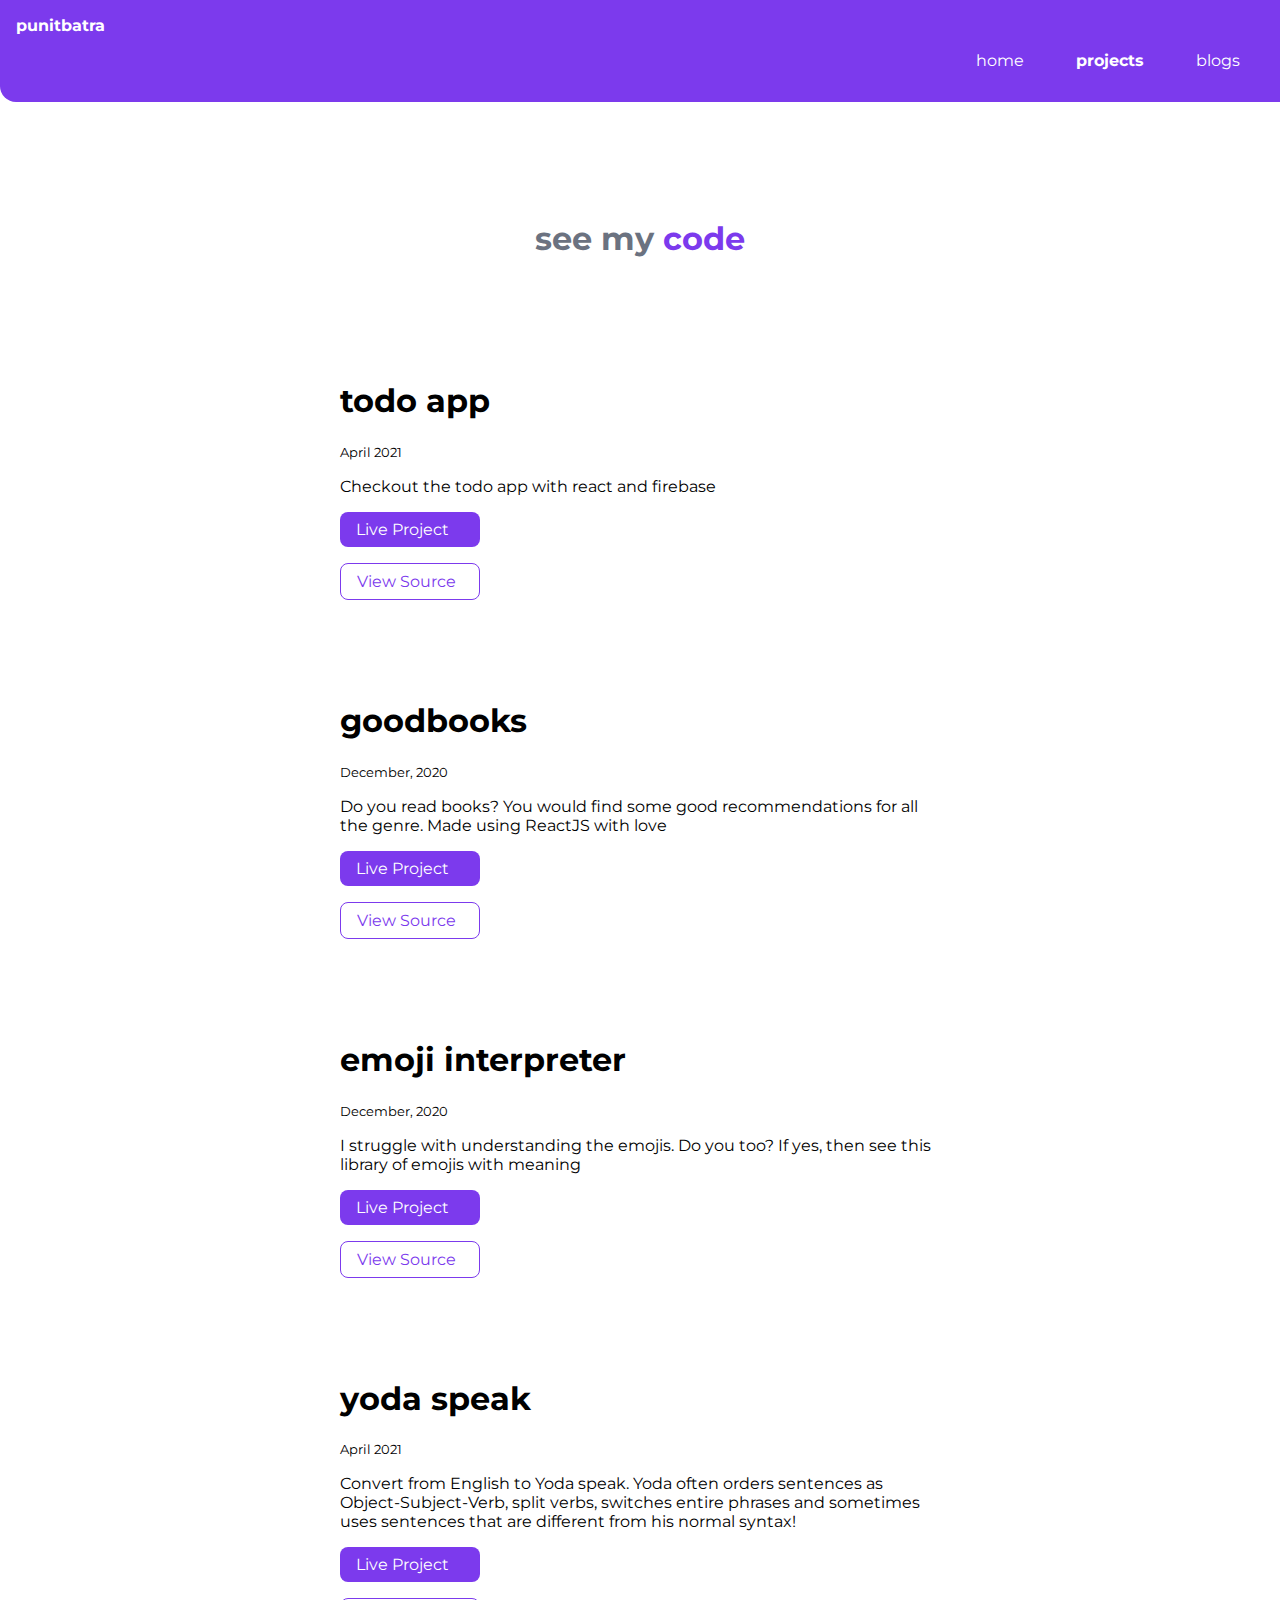
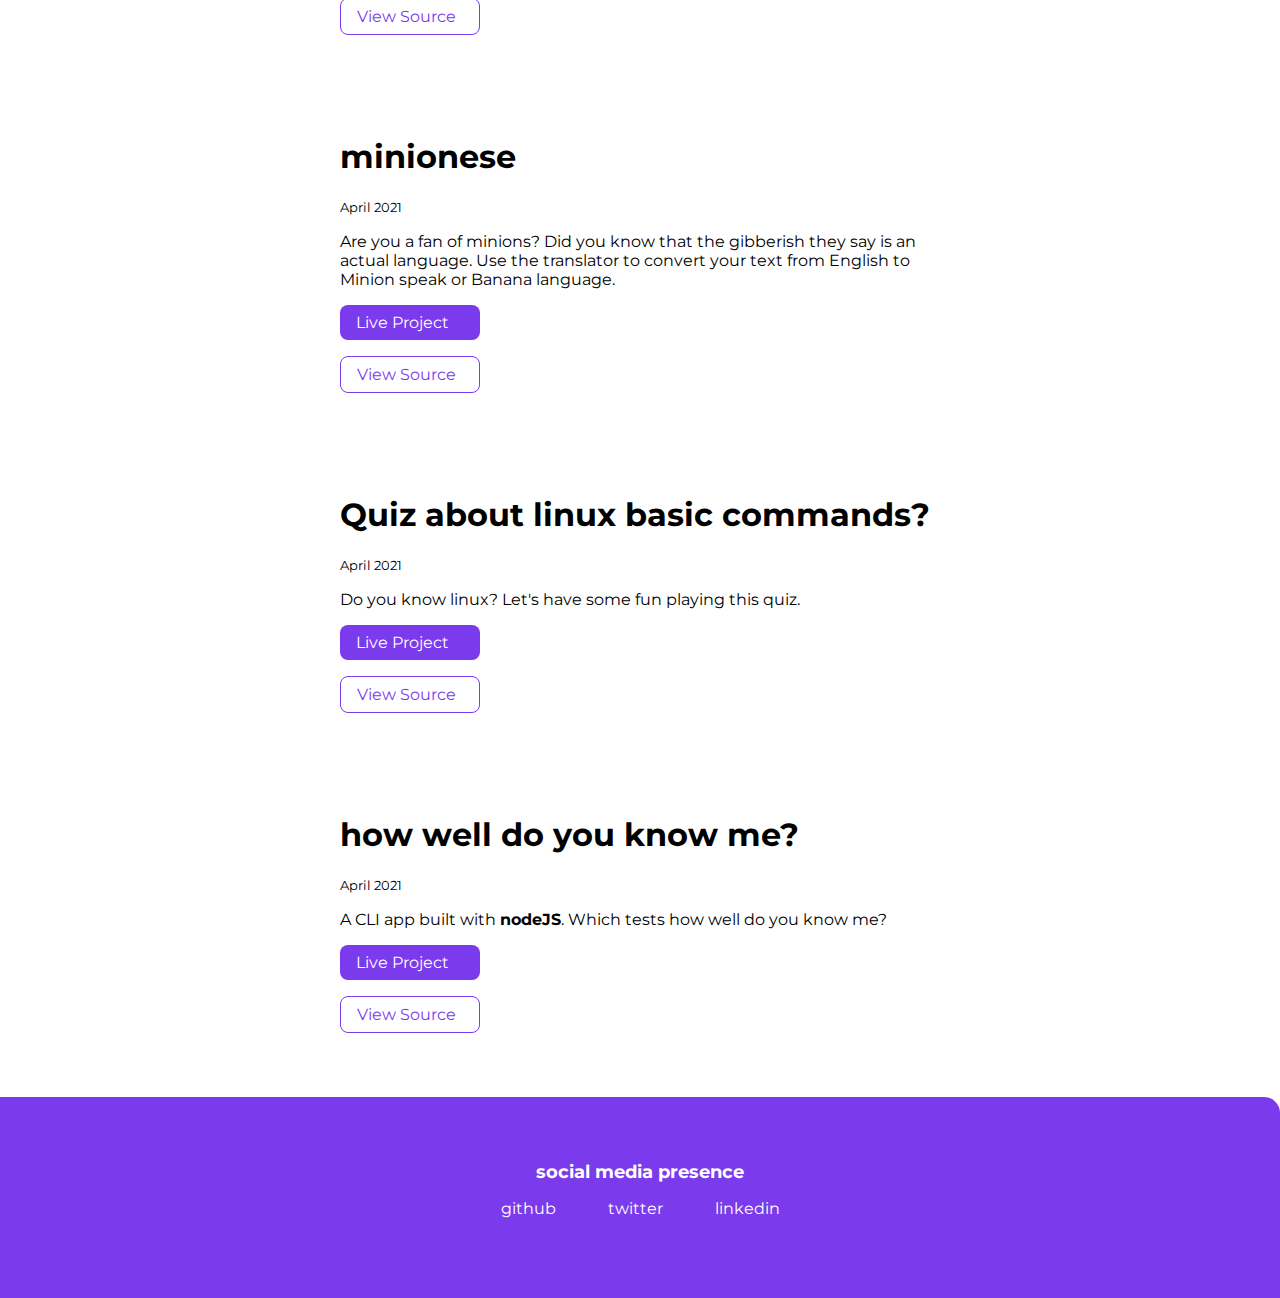
==== projects.html @ 61028474 "adding till level 5" ====
<!DOCTYPE html>
<html lang="en">
<head>
    <meta charset="UTF-8">
    <meta name="viewport" content="width=device-width, initial-scale=1.0">
    <link href="styles.css" rel="stylesheet" />
    <title>projects | punitbatra</title>
</head>
<body>
    <nav class="navigation container">
        <div class="nav-brand">punitbatra</div>
        <ul class="list-non-bullet nav-pills">
            <li class="list-item-inline">
                <a class="link" href="/">home</a>
            </li>
            <li class="list-item-inline">
                <a class="link link-active" href="/projects.html">projects</a>
            </li>
            <li class="list-item-inline">
                <a class="link" href="/blogs.html">blogs</a>
            </li>
        </ul>
    </nav>

    <header class="hero">
        <h1 class="hero-heading">see my <span class="heading-inverted"> code</span></h1>
    </header>

    <ul class="list-non-bullet">
        <li>
            <article class="showcase-list container container-center ">
                <h1>todo app</h1>
            <small>April 2021</small>
            <p>Checkout the todo app with react and firebase</p>


            <a class="link link-primary" href="https://todo-app-da352.web.app/">Live Project</a>
            <a class="link link-secondary" href="https://github.com/PUNITBATRA/todo">View Source</a>

            </article>
            
        </li>

        <li>
            <article class="showcase-list container container-center ">
                <h1>goodbooks</h1>
            <small>December, 2020</small>
            <p>Do you read books? You would find some good recommendations for all the genre. Made using ReactJS with love</p>

            <a class="link link-primary" href="https://hiq3h.csb.app/">Live Project</a>
            <a class="link link-secondary" href="https://github.com/tanaypratap/neogcamp-lesson-five-assignments">View Source</a>

            </article>
            
        </li>

        <li>
            <article class="showcase-list container container-center ">
                <h1>emoji interpreter</h1>
            <small>December, 2020</small>
            <p>I struggle with understanding the emojis. Do you too? If yes, then see this library of emojis with meaning</p>

            <a class="link link-primary" href="https://l4w0y.csb.app/">Live Project</a>
            <a class="link link-secondary" href="https://github.com/tanaypratap/neogcamp-practice-emoji-app">View Source</a>

            </article>
            
        </li>

        <li>
            <article class="showcase-list container container-center ">
                <h1>yoda speak</h1>
            <small>April 2021</small>
            <p>Convert from English to Yoda speak. Yoda often orders sentences as Object-Subject-Verb, split verbs, switches entire phrases and sometimes uses sentences that are different from his normal syntax!</p>

            <a class="link link-primary" href="assignments.html">Live Project</a>
            <a class="link link-secondary" href="assignments.html">View Source</a>

            </article>
            
        </li>

        <li>
            <article class="showcase-list container container-center ">
                <h1>minionese</h1>
            <small>April 2021</small>
            <p>Are you a fan of minions? Did you know that the gibberish they say is an actual language. Use the translator to convert your text from English to Minion speak or Banana language.</p>

            <a class="link link-primary" href="https://github.com/tanaypratap/neogcamp-banana-speak">Live Project</a>
            <a class="link link-secondary" href="https://bananaspeakpractice.netlify.app/">View Source</a>

            </article>
            
        </li>
        <li>
            <article class="showcase-list container container-center ">
                <h1>Quiz about linux basic commands?</h1>
            <small>April 2021</small>
            <p>Do you know linux? Let's have some fun playing this quiz.</p>

            <a class="link link-primary" href="https://replit.com/@Punit06/L1-P2?embed=1&output=1">Live Project</a>
            <a class="link link-secondary" href="https://github.com/PUNITBATRA/Linux-quiz">View Source</a>

            </article>
            
        </li>


        <li>
            <article class="showcase-list container container-center ">
                <h1>how well do you know me?</h1>
                <small>April 2021</small>  <p>A CLI app built with <strong>nodeJS</strong>. Which tests how well do you know me?
              </p>
    
                <a class="link link-primary" href="https://replit.com/@Punit06/L1-P1?embed=1&output=1">Live Project</a>
                <a class="link link-secondary" href="https://github.com/PUNITBATRA/KnowMe-quiz">View Source</a>
            </article>
            
        </li>

      
    </ul>

    <footer class="footer">
        <div class="footer-header">social media presence</div>
        <ul class="social-links list-non-bullet">
            <li class="list-item-inline">
                <a class="link" href="https://github.com/PUNITBATRA">
                    github
                </a>
            </li>
            <li class="list-item-inline">
                <a class="link" href="https://twitter.com/Punitbatra6">
                    twitter
                </a>
            </li>
            <li class="list-item-inline">
                <a class="link" href="https://www.linkedin.com/in/punit-batra-757123151/">
                    linkedin
                </a>
            </li>
            
        </ul>
    </footer>
    
</body>
</html>
---- styles.css ----
@import url("https://fonts.googleapis.com/css2?family=Montserrat:wght@400;700&display=swap");

:root {
  --primary-color: #7c3aed;
  --off-white: #f3f4f6;
  --dark-gray: #6b7280;
}

body {
  font-family: "Montserrat", sans-serif;
  margin: 0px;
}

hr {
  margin: 2rem 0rem;
}

.margin-md {
  margin: 2rem;
}
.container {
  padding: 0rem 1rem;
}

.container-center {
  max-width: 600px;
  margin: auto;
}

.link {
  box-sizing: border-box;
  text-decoration: none;
  padding: 0.5rem 1rem;
}

.link-primary {
  background-color: var(--primary-color);
  border-radius: 0.5rem;
  color: white;
  display: block;
  max-width: 140px;
  margin: 1rem 1rem 1rem 0rem;
}

.link-secondary {
  color: var(--primary-color);
  border-radius: 0.5rem;
  border: 1px solid var(--primary-color);
  display: block;
  max-width: 140px;
  margin: 1rem 1rem 1rem 0rem;
}

.list-non-bullet {
  list-style: none;
  padding-inline-start: 0px;
}

.list-item-inline {
  display: inline;
  padding: 0rem 0.5rem;
}

/* nav */
.navigation {
  background-color: var(--primary-color);
  color: white;
  padding: 1rem;
  border-bottom-left-radius: 1rem;
}

.navigation .nav-brand {
  font-weight: bold;
}

.navigation .nav-pills {
  text-align: right;
}

.navigation .link {
  color: white;
}

.navigation .link-active {
  font-weight: bold;
}

.hero {
  padding: 2rem;
  padding-top: 5rem;
}

.hero .hero-img {
  max-width: 80%;
  width: 350px;
  display: block;
  margin: auto;
}

.hero .hero-heading {
  text-align: center;
  padding-top: 1rem;
  color: var(--dark-gray);
}

.hero .hero-heading .heading-inverted {
  color: var(--primary-color);
}

/** sections **/

.section {
  padding: 2rem;
}

.section h1 {
  text-align: center;
}

.ow {
  background-color: var(--off-white);
}

/** footers **/

.footer {
  background-color: var(--primary-color);
  padding: 4rem 1rem;
  text-align: center;
  color: white;
  border-top-right-radius: 1rem;
}

.footer .link {
  color: white;
}

.footer .footer-header {
  font-weight: bold;
  font-size: large;
}

.footer ul {
  padding-inline-start: 0px;
}

.showcase-list {
  padding: 2rem;
}

.showcase-blog {
  padding-bottom: 6rem;
}
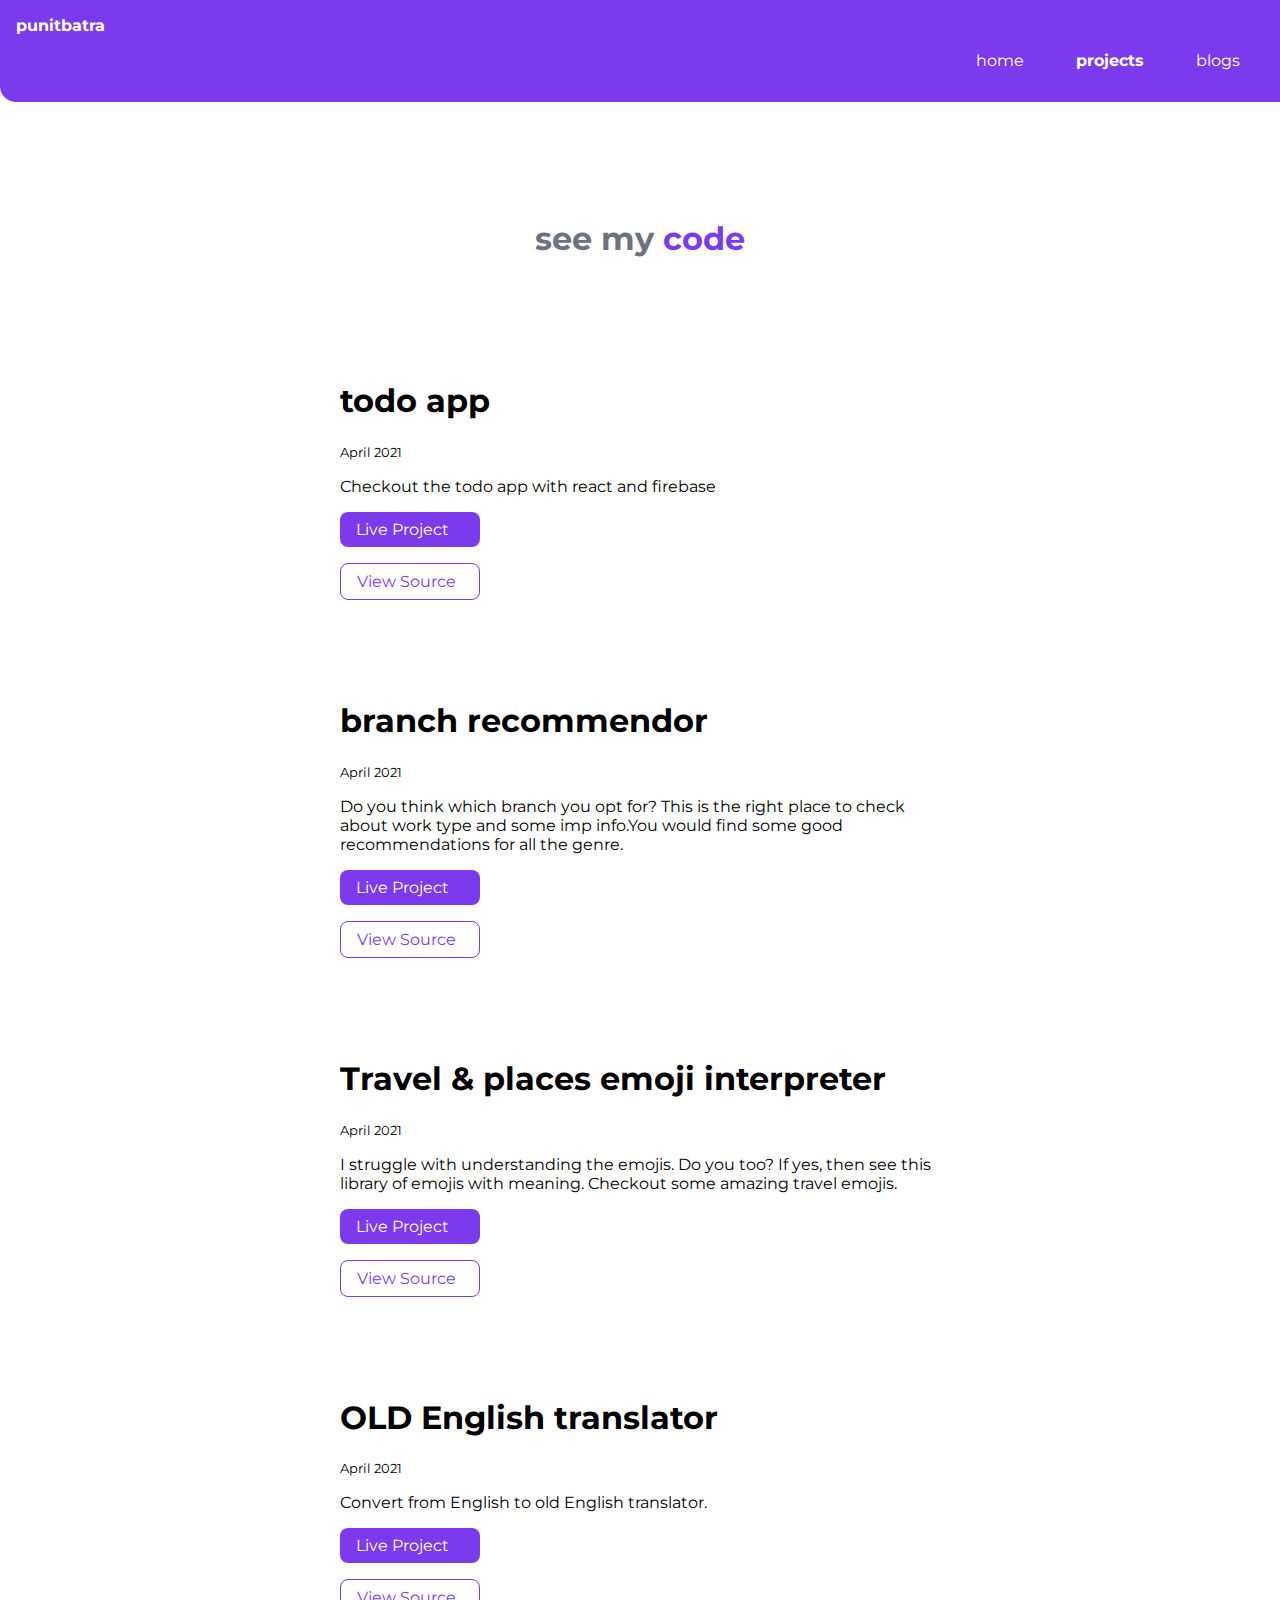
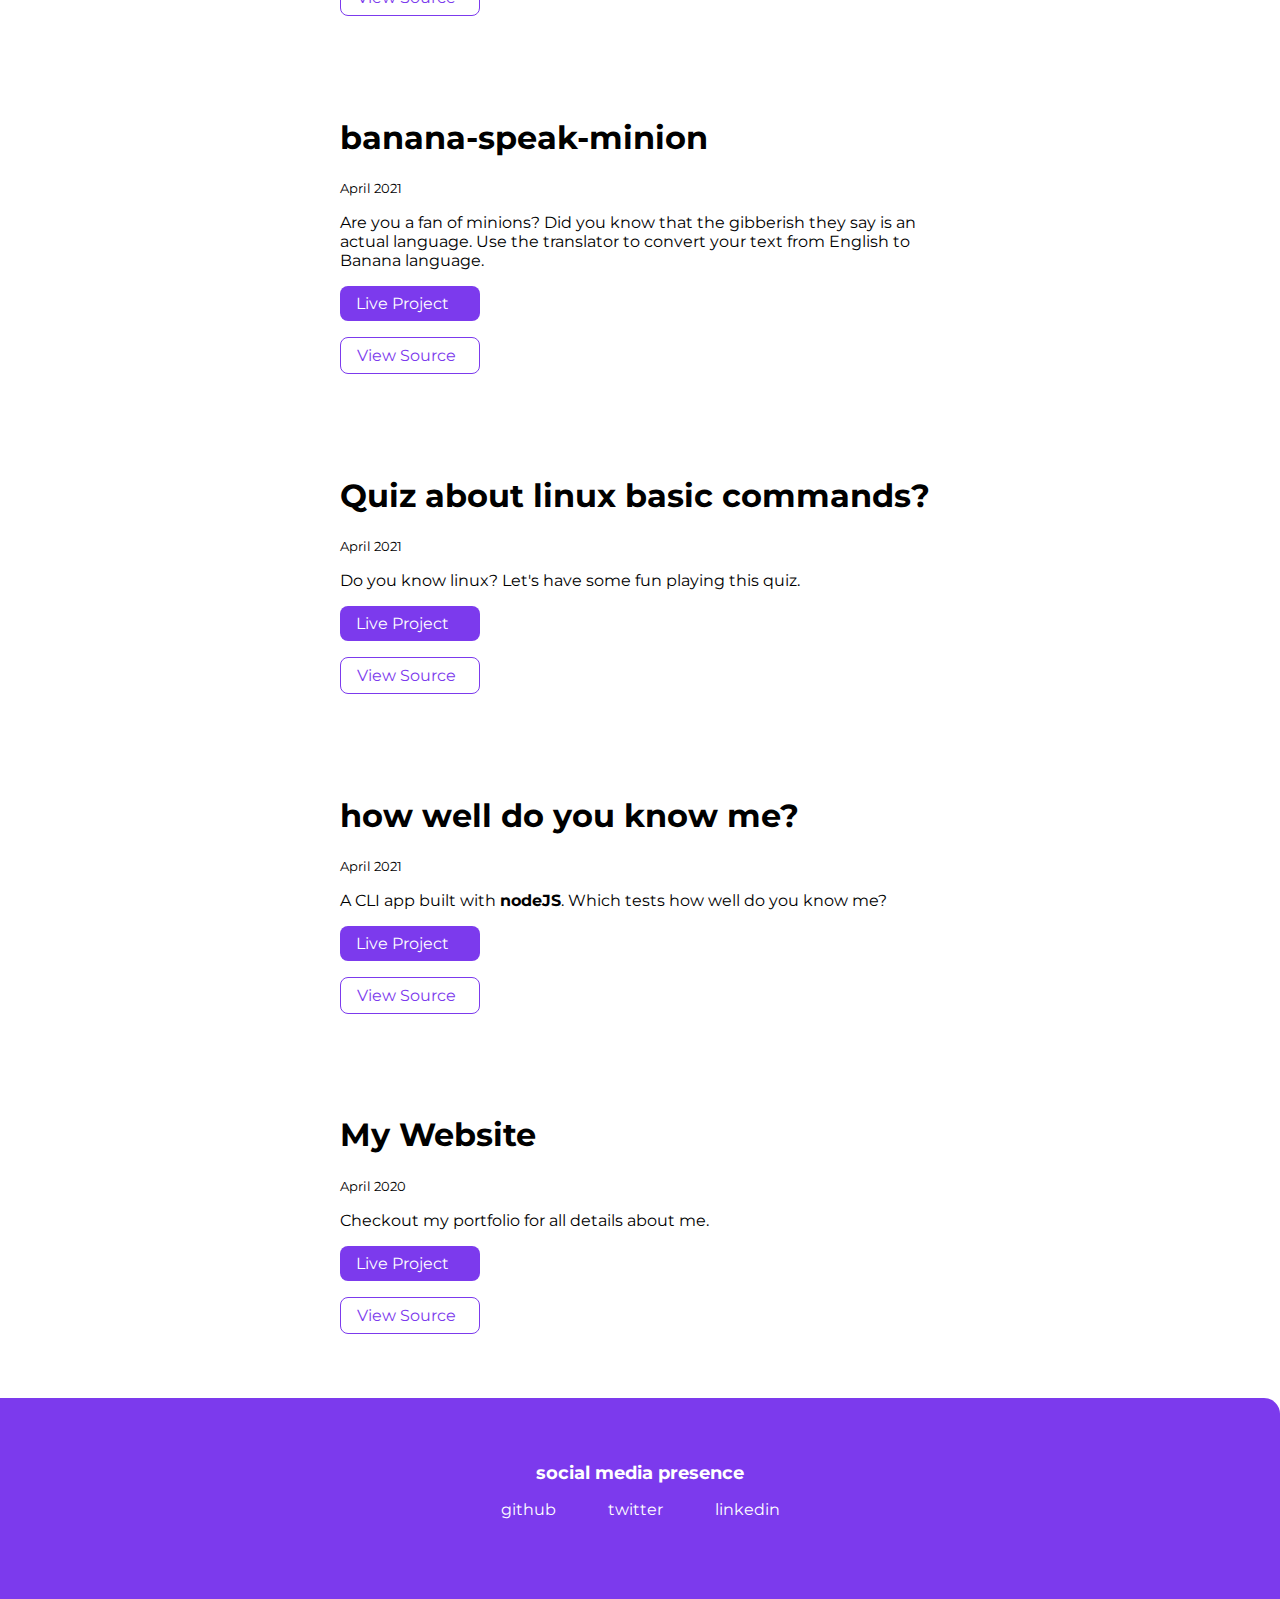
==== commit 3d1fa63e: "final update" ====
--- a/projects.html
+++ b/projects.html
@@ -43,12 +43,12 @@
 
         <li>
             <article class="showcase-list container container-center ">
-                <h1>goodbooks</h1>
-            <small>December, 2020</small>
-            <p>Do you read books? You would find some good recommendations for all the genre. Made using ReactJS with love</p>
+                <h1>branch recommendor</h1>
+            <small>April 2021</small>
+            <p>Do you think which branch you opt for? This is the right place to check about work type and some imp info.You would find some good recommendations for all the genre.</p>
 
-            <a class="link link-primary" href="https://hiq3h.csb.app/">Live Project</a>
-            <a class="link link-secondary" href="https://github.com/tanaypratap/neogcamp-lesson-five-assignments">View Source</a>
+            <a class="link link-primary" href="https://70x5s.csb.app/">Live Project</a>
+            <a class="link link-secondary" href="https://codesandbox.io/s/inspiring-wave-70x5s">View Source</a>
 
             </article>
             
@@ -56,12 +56,12 @@
 
         <li>
             <article class="showcase-list container container-center ">
-                <h1>emoji interpreter</h1>
-            <small>December, 2020</small>
-            <p>I struggle with understanding the emojis. Do you too? If yes, then see this library of emojis with meaning</p>
+                <h1>Travel & places emoji interpreter</h1>
+            <small>April 2021</small>
+            <p>I struggle with understanding the emojis. Do you too? If yes, then see this library of emojis with meaning. Checkout some amazing travel emojis.</p>
 
-            <a class="link link-primary" href="https://l4w0y.csb.app/">Live Project</a>
-            <a class="link link-secondary" href="https://github.com/tanaypratap/neogcamp-practice-emoji-app">View Source</a>
+            <a class="link link-primary" href="https://go7t5.csb.app/">Live Project</a>
+            <a class="link link-secondary" href="https://codesandbox.io/s/go7t5">View Source</a>
 
             </article>
             
@@ -69,12 +69,12 @@
 
         <li>
             <article class="showcase-list container container-center ">
-                <h1>yoda speak</h1>
+                <h1>OLD English translator</h1>
             <small>April 2021</small>
-            <p>Convert from English to Yoda speak. Yoda often orders sentences as Object-Subject-Verb, split verbs, switches entire phrases and sometimes uses sentences that are different from his normal syntax!</p>
+            <p>Convert from English to old English translator. </p>
 
-            <a class="link link-primary" href="assignments.html">Live Project</a>
-            <a class="link link-secondary" href="assignments.html">View Source</a>
+            <a class="link link-primary" href="https://oldenglishtranslator.netlify.app/">Live Project</a>
+            <a class="link link-secondary" href="https://github.com/PUNITBATRA/oldenglish-translator">View Source</a>
 
             </article>
             
@@ -82,12 +82,12 @@
 
         <li>
             <article class="showcase-list container container-center ">
-                <h1>minionese</h1>
+                <h1>banana-speak-minion</h1>
             <small>April 2021</small>
-            <p>Are you a fan of minions? Did you know that the gibberish they say is an actual language. Use the translator to convert your text from English to Minion speak or Banana language.</p>
+            <p>Are you a fan of minions? Did you know that the gibberish they say is an actual language. Use the translator to convert your text from English to Banana language.</p>
 
-            <a class="link link-primary" href="https://github.com/tanaypratap/neogcamp-banana-speak">Live Project</a>
-            <a class="link link-secondary" href="https://bananaspeakpractice.netlify.app/">View Source</a>
+            <a class="link link-primary" href="https://banana-speak-minion.netlify.app/">Live Project</a>
+            <a class="link link-secondary" href="https://github.com/PUNITBATRA/banana-speak-minion">View Source</a>
 
             </article>
             
@@ -118,6 +118,19 @@
             
         </li>
 
+        <li>
+            <article class="showcase-list container container-center ">
+                <h1>My Website</h1>
+                <small>April 2020</small>  <p>Checkout my portfolio for all details about me.
+              </p>
+    
+                <a class="link link-primary" href="http://punitbatra.co/">Live Project</a>
+                <a class="link link-secondary" href="https://github.com/PUNITBATRA/PUNITBATRA">View Source</a>
+            </article>
+            
+        </li>
+
+
       
     </ul>
 
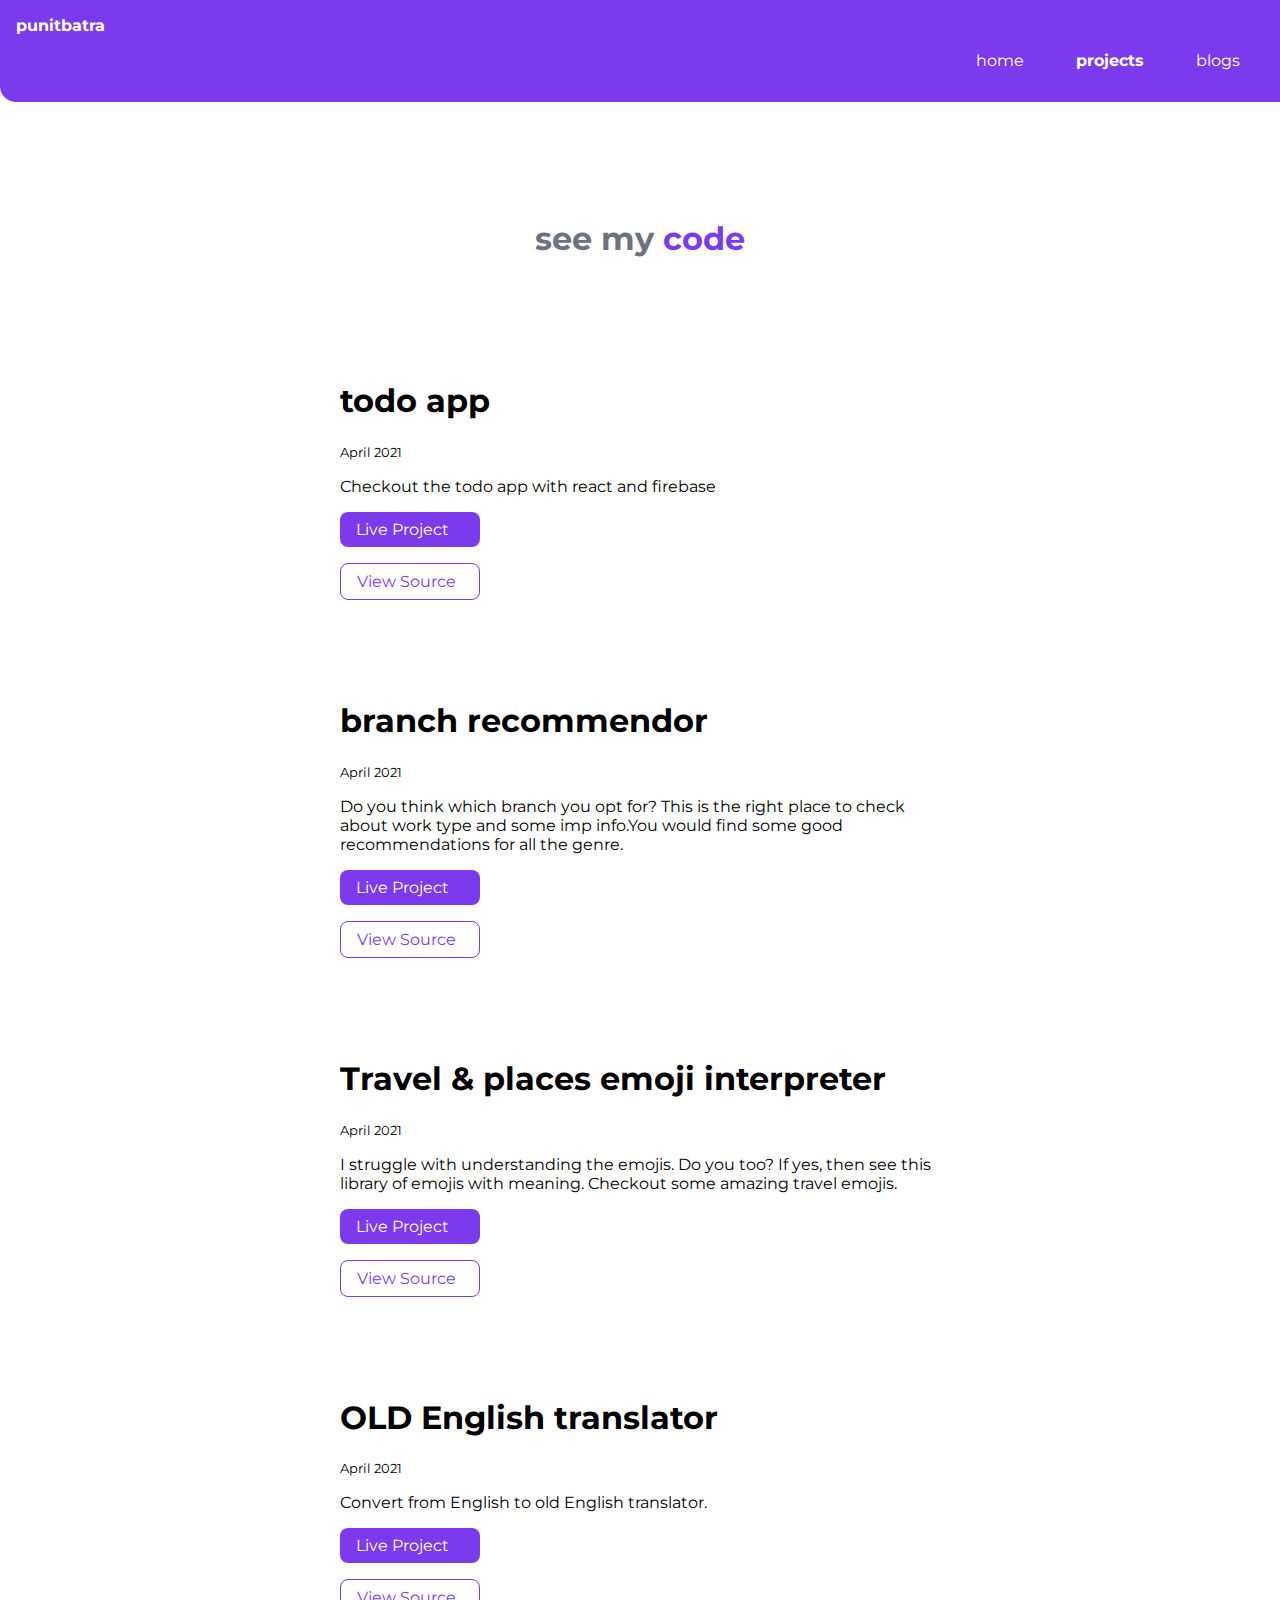
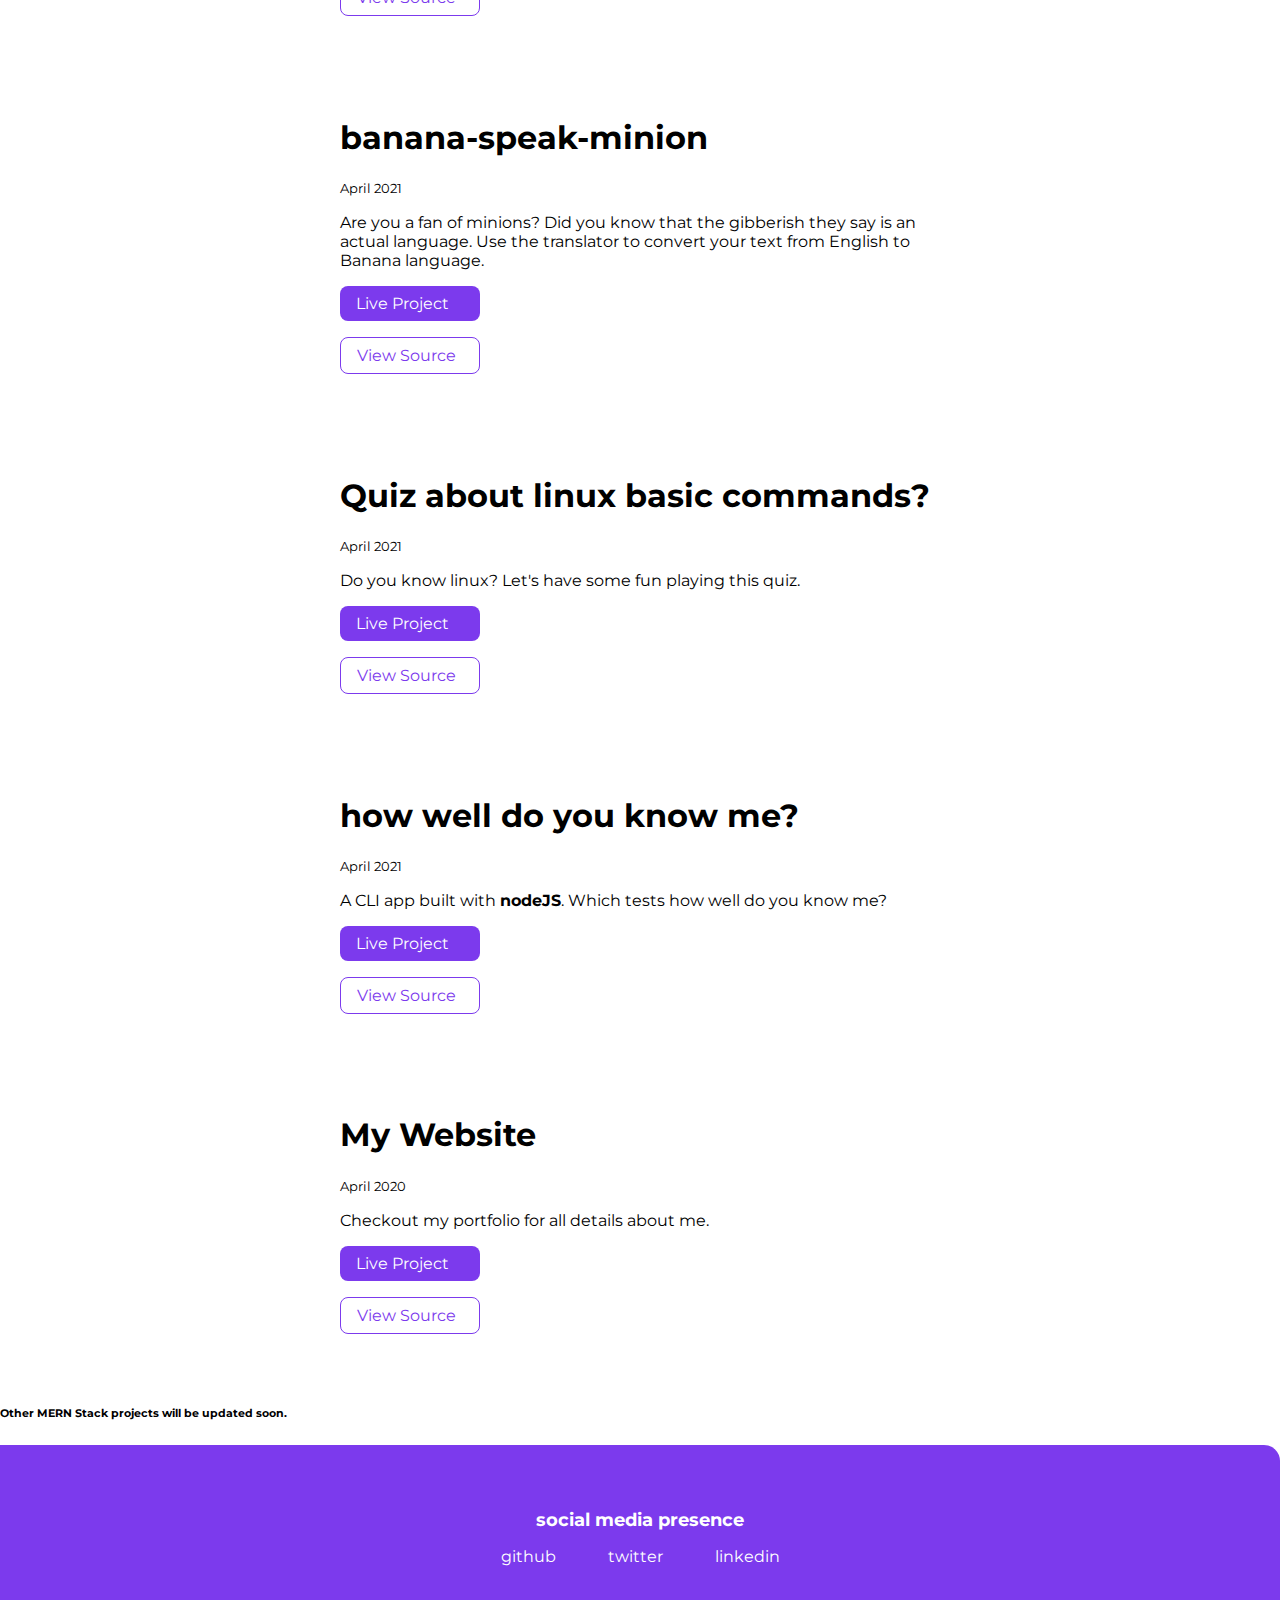
==== commit f446db97: "Update projects.html" ====
--- a/projects.html
+++ b/projects.html
@@ -127,6 +127,7 @@
                 <a class="link link-primary" href="http://punitbatra.co/">Live Project</a>
                 <a class="link link-secondary" href="https://github.com/PUNITBATRA/PUNITBATRA">View Source</a>
             </article>
+            <h6>Other MERN Stack projects will be updated soon.</h6>
             
         </li>
 
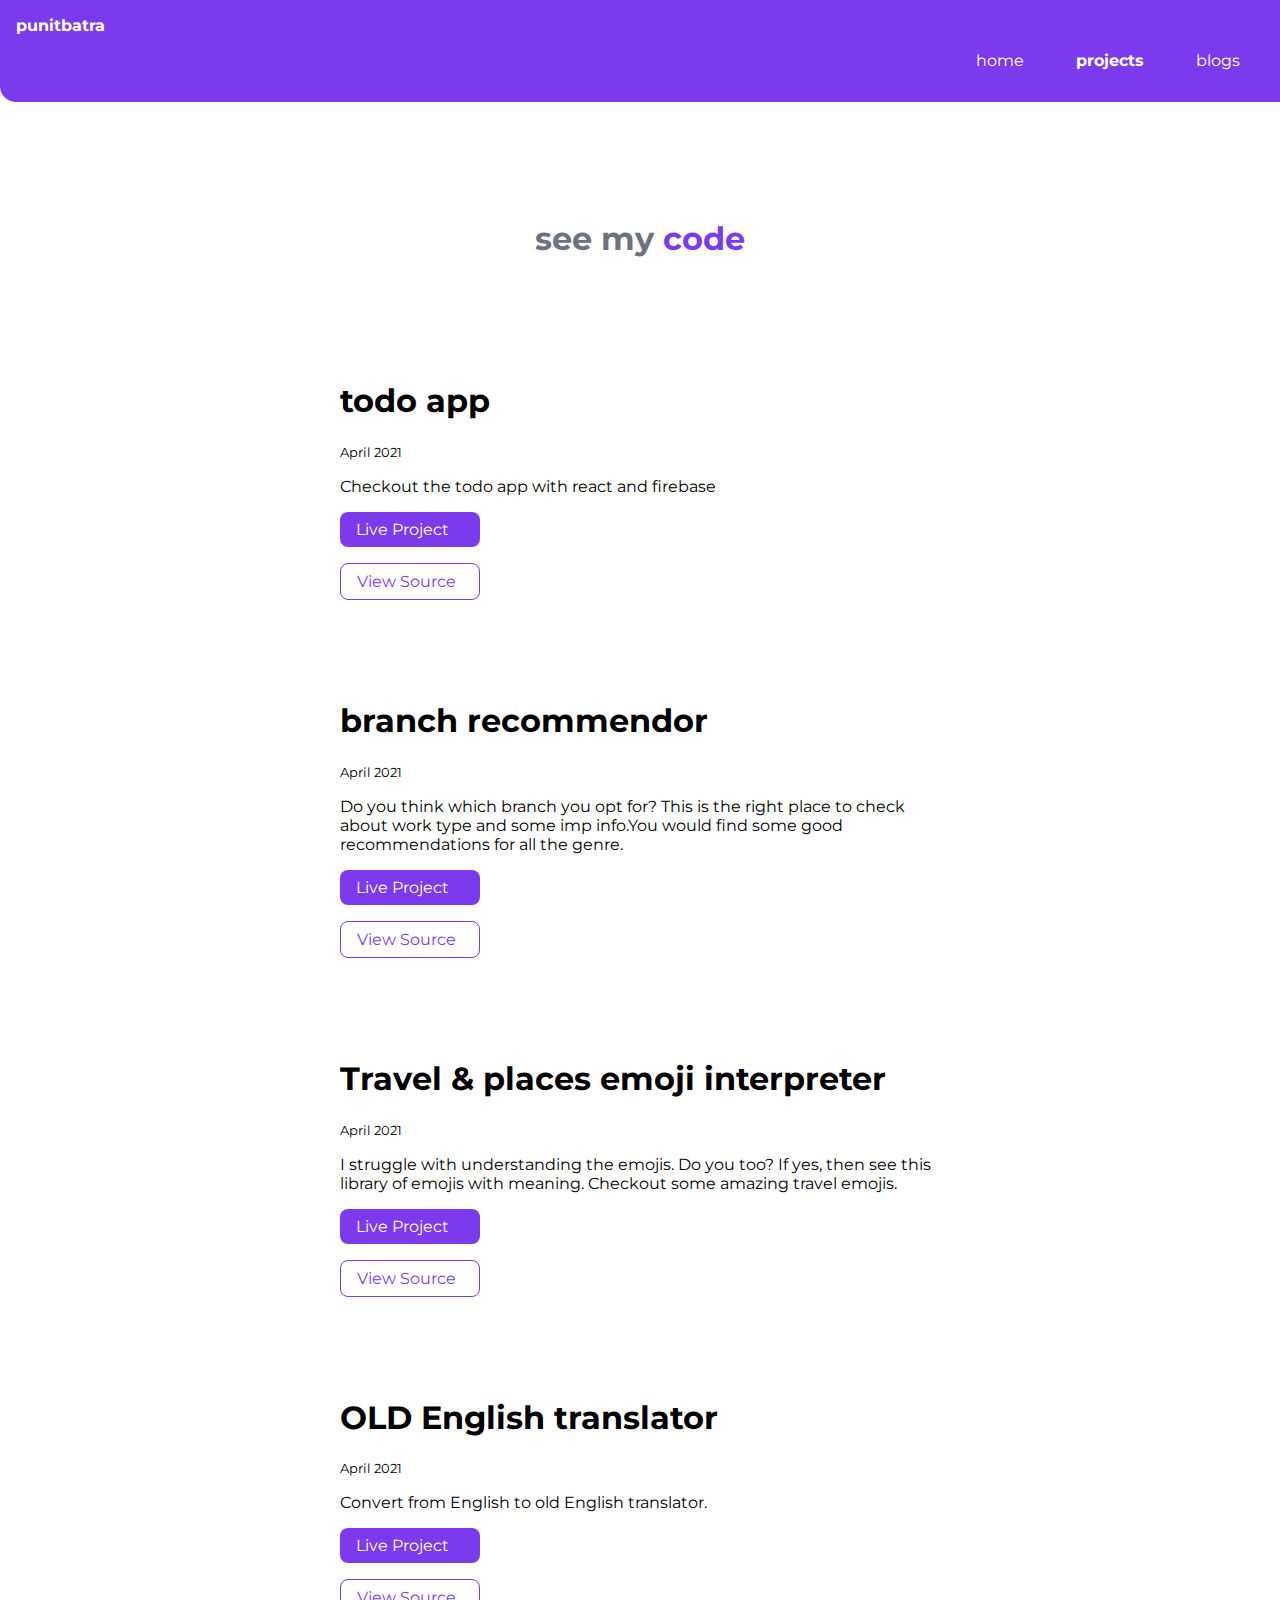
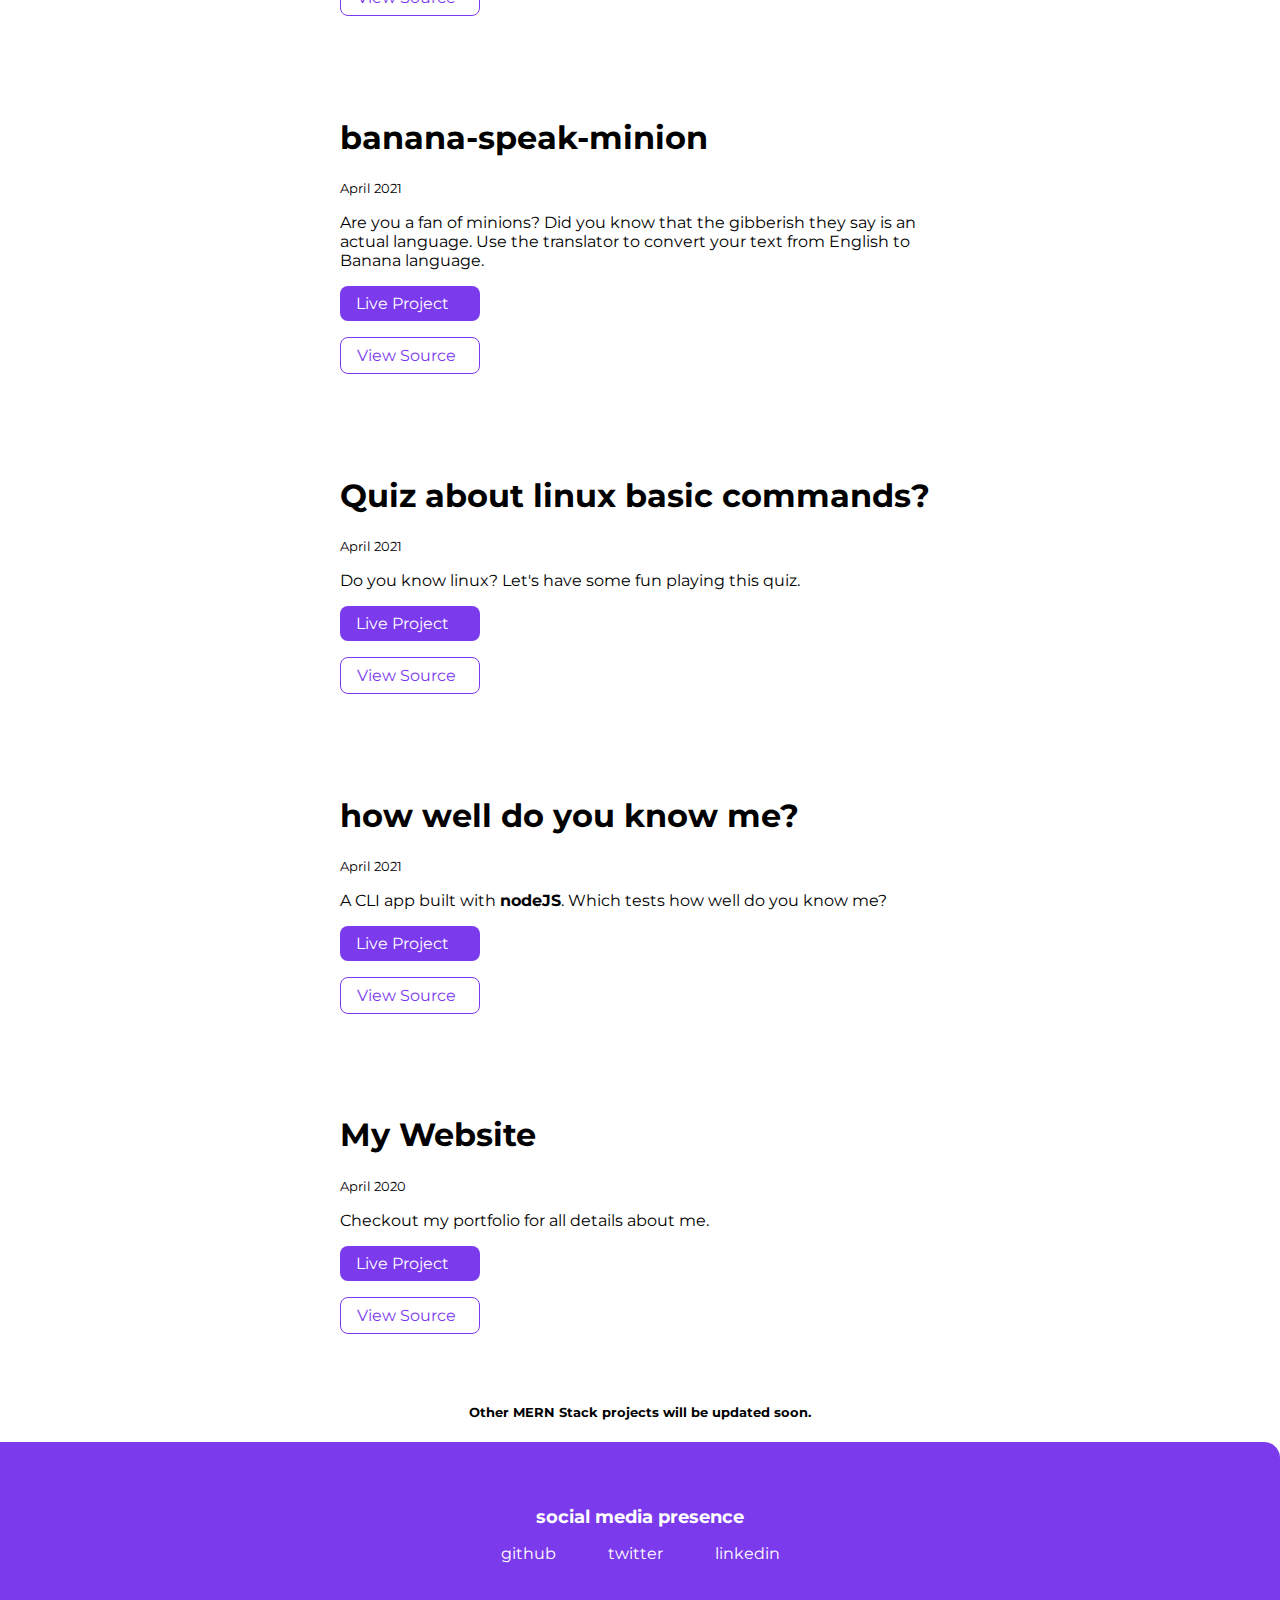
==== commit df7a15d0: "Update projects.html" ====
--- a/projects.html
+++ b/projects.html
@@ -127,7 +127,7 @@
                 <a class="link link-primary" href="http://punitbatra.co/">Live Project</a>
                 <a class="link link-secondary" href="https://github.com/PUNITBATRA/PUNITBATRA">View Source</a>
             </article>
-            <h6>Other MERN Stack projects will be updated soon.</h6>
+            <h5 style="text-align:center">Other MERN Stack projects will be updated soon.</h5>
             
         </li>
 
